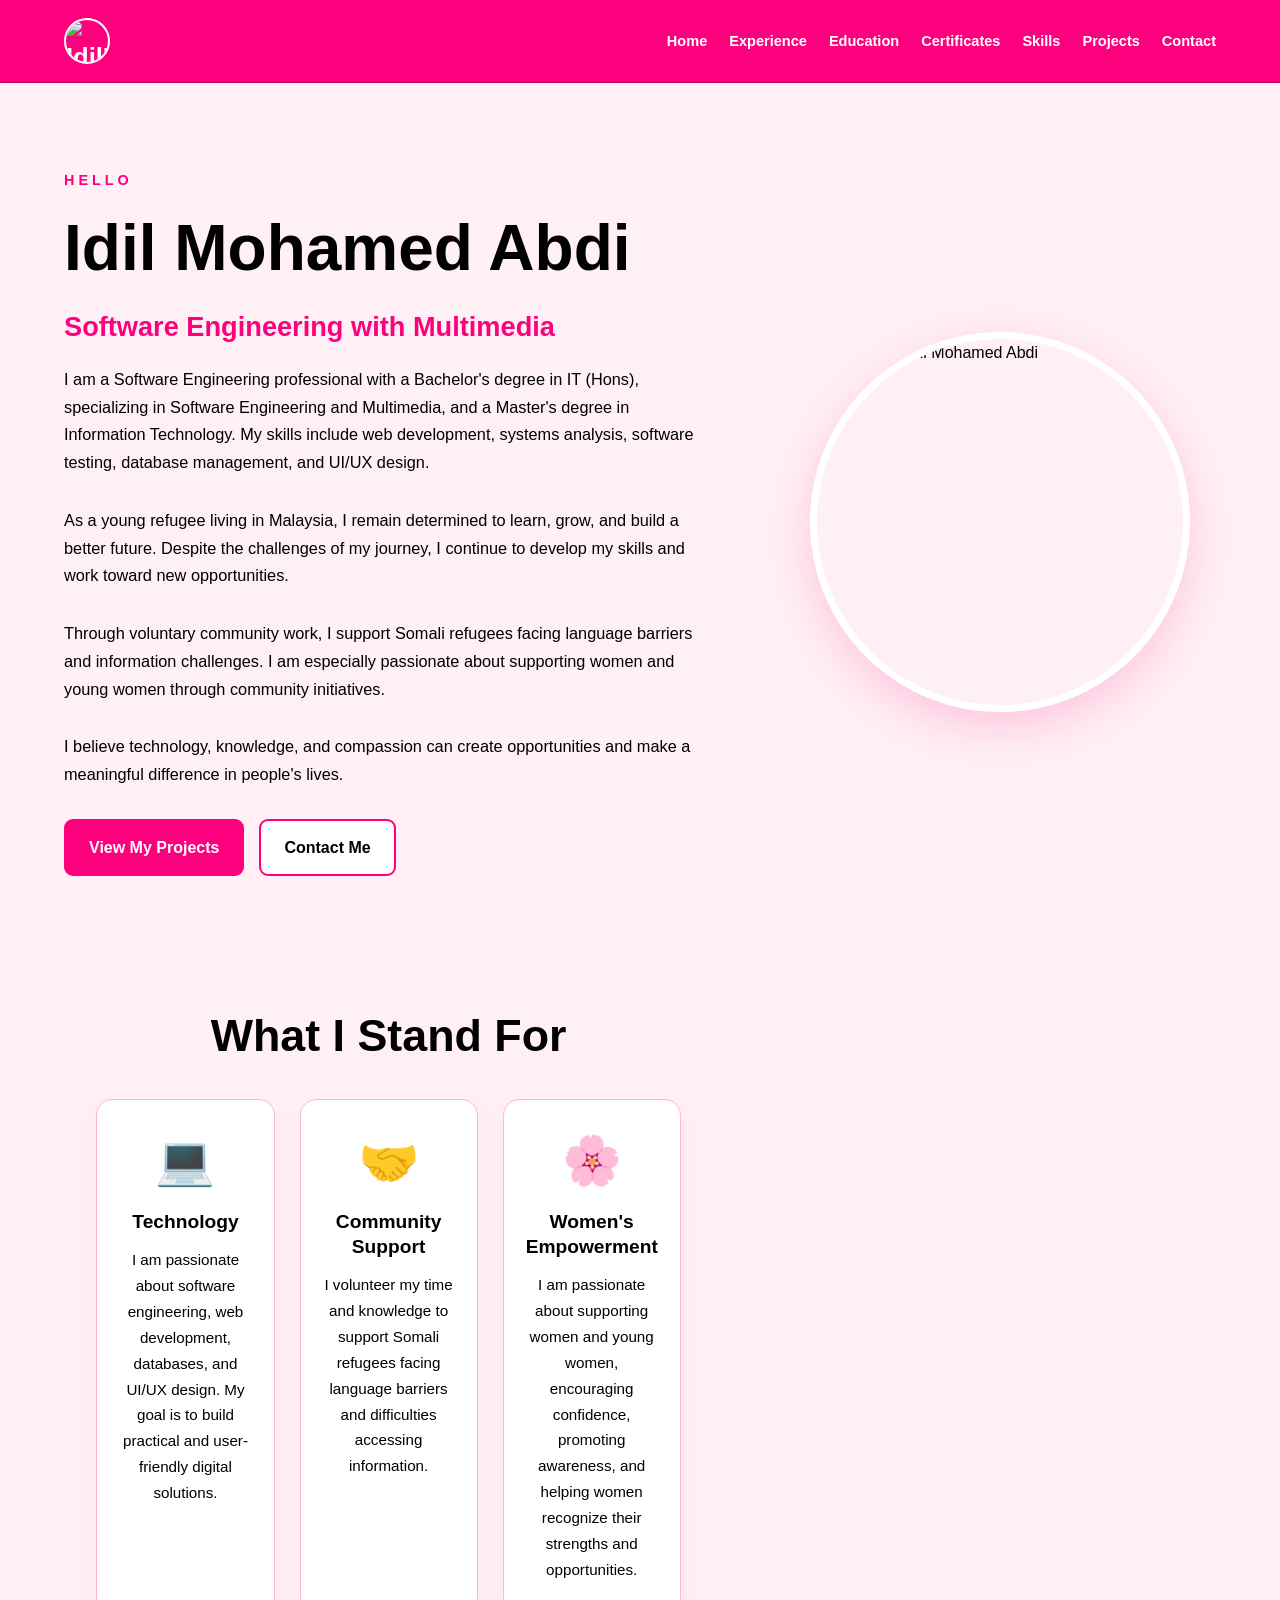
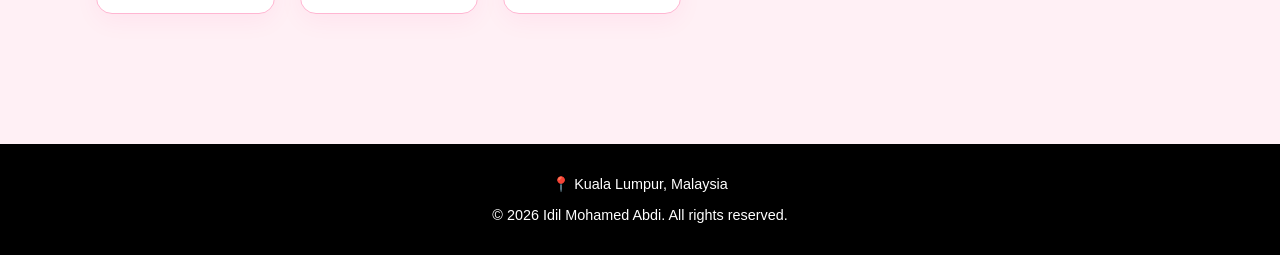
==== index.html @ 837cf45e "Add files via upload" ====
<!DOCTYPE html>
<html lang="en">

<head>
    <meta charset="UTF-8">
    <meta name="viewport" content="width=device-width, initial-scale=1.0">

    <meta name="description"
          content="Idil Mohamed Abdi's software engineering portfolio, professional experience, technical skills, and community work.">

    <title>Idil Mohamed Abdi | Software Engineering Portfolio</title>

    <!-- EXTERNAL CSS -->
    <link rel="stylesheet" href="style.css">
	

    <!-- EXTERNAL JAVASCRIPT -->
    <script src="script.js" defer></script>
</head>

<body>

    <!-- HEADER AND NAVIGATION -->
    <header class="site-header">

        <nav class="navbar">

            <!-- LOGO AND BRAND -->
            <a href="#home" class="brand" data-page="home">

                <img src="image/logo.png"
                     alt="Idil's logo"
                     class="site-logo">

                <span><span class="brand-dot"></span></span>

            </a>


            <!-- MOBILE MENU BUTTON -->
            <button class="menu-toggle"
                    type="button"
                    aria-label="Open navigation menu"
                    aria-expanded="false">

                Menu

            </button>


            <!-- NAVIGATION LINKS -->
            <ul class="nav-links">

                <li>
                    <a href="#home" data-page="home">Home</a>
                </li>

                <li>
                    <a href="#experience" data-page="experience">Experience</a>
                </li>

                <li>
                    <a href="#education" data-page="education">Education</a>
                </li>

                <li>
                    <a href="#certificates" data-page="certificates">Certificates</a>
                </li>

                <li>
                    <a href="#skills" data-page="skills">Skills</a>
                </li>

                <li>
                    <a href="#projects" data-page="projects">Projects</a>
                </li>

                <li>
                    <a href="#contact" data-page="contact">Contact</a>
                </li>

            </ul>

        </nav>

    </header>


    <!-- MAIN CONTENT -->
    <main>


        <!-- ================================== -->
        <!-- HOME PAGE -->
        <!-- ================================== -->

        <section id="home" class="page hero active">


            <!-- INTRODUCTION -->
            <div class="hero-content">

                <p class="intro">HELLO</p>

                <h1>Idil Mohamed Abdi</h1>

                <h2>Software Engineering with Multimedia</h2>

                <p class="hero-description">
                    I am a Software Engineering professional with a
                    Bachelor's degree in IT (Hons), specializing in
                    Software Engineering and Multimedia, and a
                    Master's degree in Information Technology.
                    My skills include web development, systems
                    analysis, software testing, database management,
                    and UI/UX design.
                </p>

                <p class="hero-description">
                    As a young refugee living in Malaysia, I remain
                    determined to learn, grow, and build a better
                    future. Despite the challenges of my journey,
                    I continue to develop my skills and work toward
                    new opportunities.
                </p>

                <p class="hero-description">
                    Through voluntary community work, I support
                    Somali refugees facing language barriers and
                    information challenges. I am especially
                    passionate about supporting women and young
                    women through community initiatives.
                </p>

                <p class="hero-description">
                    I believe technology, knowledge, and compassion
                    can create opportunities and make a meaningful
                    difference in people's lives.
                </p>


                <!-- HOME BUTTONS -->
                <div class="hero-buttons">

                    <a href="#projects"
                       class="btn primary-btn"
                       data-page="projects">

                        View My Projects

                    </a>

                    <a href="#contact"
                       class="btn secondary-btn"
                       data-page="contact">

                        Contact Me

                    </a>

                </div>

            </div>


            <!-- PROFILE PHOTO -->
            <div class="hero-image">

                <img src="image/my-photo.jpg"
                     alt="Portrait of Idil Mohamed Abdi">

            </div>


            <!-- MY MISSION SECTION -->
            <section class="mission" id="mission">

                <h2>What I Stand For</h2>

                <div class="mission-container">


                    <!-- TECHNOLOGY -->
                    <article class="mission-card">

                        <h1>💻</h1>

                        <h3>Technology</h3>

                        <p>
                            I am passionate about software engineering,
                            web development, databases, and UI/UX design.
                            My goal is to build practical and
                            user-friendly digital solutions.
                        </p>

                    </article>


                    <!-- COMMUNITY SUPPORT -->
                    <article class="mission-card">

                        <h1>🤝</h1>

                        <h3>Community Support</h3>

                        <p>
                            I volunteer my time and knowledge to
                            support Somali refugees facing language
                            barriers and difficulties accessing
                            information.
                        </p>

                    </article>


                    <!-- WOMEN'S EMPOWERMENT -->
                    <article class="mission-card">

                        <h1>🌸</h1>

                        <h3>Women's Empowerment</h3>

                        <p>
                            I am passionate about supporting women
                            and young women, encouraging confidence,
                            promoting awareness, and helping women
                            recognize their strengths and opportunities.
                        </p>

                    </article>


                </div>

            </section>

        </section>


        <!-- ================================== -->
        <!-- PROFESSIONAL EXPERIENCE -->
        <!-- ================================== -->

        <section id="experience" class="page content-section">

            <h1>Professional Experience</h1>


            <!-- EXPERIENCE 1 -->
            <article class="experience-item">

                <h2>Industrial Intern</h2>

                <p class="item-meta">
                    Job At Once Sdn Bhd, Malaysia |
                    Mar 2018 – Aug 2018
                </p>

                <ul>
                    <li>
                        Worked on audit trails for eGovernment systems
                        to support compliance and traceability.
                    </li>

                    <li>
                        Used XPlanner for agile project tracking
                        and sprint management.
                    </li>
                </ul>

            </article>


            <!-- EXPERIENCE 2 -->
            <article class="experience-item">

                <h2>Customer Service Assistant</h2>

                <p class="item-meta">
                    EduGlobe (Malaysia) Sdn. Bhd. |
                    Aug 2024 – Feb 2025
                </p>

                <ul>
                    <li>
                        Handled customer inquiries and provided
                        front-line assistance.
                    </li>

                    <li>
                        Updated CRM records to track customer
                        interactions and service progress.
                    </li>
                </ul>

            </article>


            <!-- EXPERIENCE 3 -->
            <article class="experience-item">

                <h2>Part-Time Facilitator and Interpreter</h2>

                <p class="item-meta">
                    Tenaganita Sdn Bhd, Malaysia |
                    Apr–Aug 2023; May–Aug 2025; Jun–Aug 2026
                </p>

                <ul>
                    <li>
                        Facilitated sessions on gender-based violence,
                        gender equality, and well-being.
                    </li>

                    <li>
                        Provided interpretation and co-facilitation
                        during multilingual community workshops.
                    </li>
                </ul>

            </article>


            <!-- EXPERIENCE 4 -->
            <article class="experience-item">

                <h2>Email Engineer Intern</h2>

                <p class="item-meta">
                    Novartis Information Technology Sdn Bhd |
                    Jun 2023 – Aug 2025
                </p>

                <ul>
                    <li>
                        Maintained employee document records and
                        recruitment tracking information.
                    </li>

                    <li>
                        Coordinated onboarding documentation between
                        HR and incoming candidates.
                    </li>
                </ul>

            </article>


            <!-- EXPERIENCE 5 -->
            <article class="experience-item">

                <h2>Part-Time Translator (Amharic–English)</h2>

                <p class="item-meta">
                    UNHCR | 2020 – 2021
                </p>

                <ul>
                    <li>
                        Provided Amharic–English interpretation
                        and communication support.
                    </li>
                </ul>

            </article>


            <!-- EXPERIENCE 6 -->
            <article class="experience-item">

                <h2>Volunteer Community Interpreter and Workshop Facilitator</h2>

                <p class="item-meta">
                    Refugee Women's Community Support, Malaysia |
                    2024 – Present
                </p>

                <ul>
                    <li>
                        Provided Somali–English interpretation and
                        communication support for refugee women.
                    </li>

                    <li>
                        Supported workshops on gender-based violence,
                        gender equality, and women's well-being.
                    </li>
                </ul>

            </article>

        </section>


        <!-- ================================== -->
        <!-- EDUCATION -->
        <!-- ================================== -->

        <section id="education" class="page content-section">

            <h1>Education</h1>


            <!-- MASTER'S DEGREE -->
            <article class="education-item">

                <h2>Master of Information Technology</h2>

                <p>Software Engineering</p>

                <p>
                    Limkokwing University of Creative Technology
                </p>

            </article>


            <!-- BACHELOR'S DEGREE -->
            <article class="education-item">

                <h2>Bachelor of IT (Hons)</h2>

                <p>Software Engineering and Multimedia</p>

                <p>
                    Limkokwing University of Creative Technology
                </p>

            </article>


            <!-- NURSING DIPLOMA -->
            <article class="education-item">

                <h2>Diploma in General Clinical Nursing</h2>

                <p>ATR Medical College</p>

            </article>

        </section>


        <!-- ================================== -->
        <!-- CERTIFICATES -->
        <!-- ================================== -->

        <section id="certificates" class="page content-section">

            <h1>Certificates</h1>

            <div class="certificate-grid">


                <!-- GBV CERTIFICATE -->
                <article class="certificate-card">

                    <h2>Gender-Based Violence (GBV)</h2>

                    <p>
                        Certificate related to gender-based violence
                        awareness and community workshop facilitation.
                    </p>

                </article>


                <!-- ACADEMIC QUALIFICATIONS -->
                <article class="certificate-card">

                    <h2>Academic Qualifications</h2>

                    <p>
                        Bachelor of IT (Hons) —
                        Software Engineering and Multimedia
                    </p>

                    <p>
                        Master of IT —
                        Software Engineering
                    </p>

                    <p>
                        Diploma in General Clinical Nursing
                    </p>

                </article>


            </div>

            <p class="note">
                Replace these entries with the exact certificate
                titles and issuing organizations shown on your
                certificates.
            </p>

        </section>


        <!-- ================================== -->
        <!-- SKILLS -->
        <!-- ================================== -->

        <section id="skills" class="page content-section">


            <!-- SKILLS HEADING -->
            <div class="section-heading">

                <p class="section-tag">WHAT I CAN DO</p>

                <h1>My Skills</h1>

                <p>
                    Technical, research, and digital skills.
                </p>

            </div>


            <div class="skills-grid">


                <!-- SOFTWARE DEVELOPMENT -->
                <article class="skill-card">

                    <h2>💻 Software Development</h2>

                    <div class="skill-list">

                        <span>🌐 HTML</span>
                        <span>🎨 CSS</span>
                        <span>☕ Java</span>
                        <span>🐍 Python</span>
                        <span>⚙️ C++</span>
                        <span>🌍 Web Development</span>
                        <span>🖌️ Web Design</span>
                        <span>📱 Web Application Design</span>
                        <span>🏗️ Software Architecture and System Design</span>
                        <span>🧪 Software Verification and Validation</span>
                        <span>🧠 Intelligent Systems</span>
                        <span>🤖 Software Agents</span>

                    </div>

                </article>


                <!-- RESEARCH AND ANALYSIS -->
                <article class="skill-card">

                    <h2>🔍 Research and Analysis</h2>

                    <div class="skill-list">

                        <span>📚 Technical Research</span>
                        <span>🌐 Online Research</span>
                        <span>📊 Data Analysis</span>
                        <span>🧩 Problem-Solving</span>
                        <span>🗂️ Information Management</span>

                    </div>

                </article>


                <!-- OFFICE AND DIGITAL TOOLS -->
                <article class="skill-card">

                    <h2>🛠️ Office and Digital Tools</h2>

                    <div class="skill-list">

                        <span>📝 Microsoft Word</span>
                        <span>📊 Microsoft Excel</span>
                        <span>📄 PDF Tools</span>
                        <span>🗃️ CRM and Data Entry</span>
                        <span>📱 Android Studio</span>
                        <span>🎨 Figma</span>
                        <span>🖌️ Canva</span>
                        <span>🖼️ Adobe Photoshop</span>

                    </div>

                </article>


                <!-- LANGUAGES -->
                <article class="skill-card">

                    <h2>🌍 Languages</h2>

                    <div class="skill-list">

                        <span>🇸🇴 Somali</span>
                        <span>🇬🇧 English</span>
                        <span>🇪🇹 Amharic</span>
                        <span>🇸🇦 Arabic</span>

                    </div>

                </article>


            </div>

        </section>


        <!-- ================================== -->
        <!-- PROJECTS -->
        <!-- ================================== -->

<!-- PROJECTS SECTION -->
<section id="projects" class="page projects-section">

    <h1>Projects & Research</h1>

    <p>
        My academic projects, software development work, research,
        and community initiatives.
    </p>

    <!-- SOFTWARE DEVELOPMENT PROJECTS -->
    <div class="projects-grid">

        <article class="project-card">
            <h2>Design and Implementation of an E-Commerce Site</h2>
            <p>
                An academic software development project focused on
                designing and implementing an e-commerce website.
            </p>
            <p class="item-meta">Year: 2018</p>
        </article>

        <article class="project-card">
            <h2>QuickBook Library System Using TCL</h2>
            <p>
                An academic project involving the development of a
                library management system using TCL.
            </p>
        </article>

        <article class="project-card">
            <h2>Digital Certificates Authentication System</h2>
            <p>
                A project exploring digital certificate authentication
                to support the verification of digital credentials.
            </p>
        </article>

        <article class="project-card">
            <h2>Blockchain-Based Framework for Digital Certification</h2>
            <p>
                A project exploring how blockchain technology can
                support digital certification and credential verification.
            </p>
        </article>

        <article class="project-card">
            <h2>Software Engineering Portfolio</h2>
            <p>
                A personal portfolio website presenting my education,
                technical skills, projects, research, and experience.
            </p>
            <p class="item-meta">Status: In development</p>
        </article>

    </div>

    <!-- RESEARCH -->
    <div class="project-category">

        <h2>Research</h2>

        <div class="projects-grid">

            <article class="project-card">
                <h3>Internet Advertisements and Buying Habits in Malaysia</h3>
                <p>
                    Research on the role of internet advertisements
                    in influencing consumer buying habits in Malaysia.
                </p>
            </article>

            <article class="project-card">
                <h3>Data Analysis and Information Management</h3>
                <p>
                    Skills and experience related to data analysis,
                    information organization, data entry, and digital
                    record management.
                </p>
            </article>

        </div>

    </div>

    <!-- COMMUNITY WORKSHOPS -->
    <div class="project-category">

        <h2>Community Work & Workshops</h2>

        <div class="projects-grid">

            <article class="project-card">
                <h3>Gender-Based Violence (GBV) Workshops</h3>
                <p>
                    Voluntary community work supporting workshops
                    on gender-based violence, gender equality,
                    women's well-being, and awareness.
                </p>
                <p class="item-meta">
                    Role: Workshop Facilitator and Interpreter
                </p>
            </article>

            <article class="project-card">
                <h3>Community Interpretation and Support</h3>
                <p>
                    Somali–English interpretation and communication
                    support for refugee women and community initiatives.
                </p>
            </article>

        </div>

    </div>

    <!-- CRM AND DATA -->
    <div class="project-category">

        <h2>CRM & Data Management</h2>

        <div class="projects-grid">

            <article class="project-card">
                <h3>CRM Data Entry and Record Management</h3>
                <p>
                    CRM Data Entry & Information Management: Entered new customer data, updated existing records, and maintained 
					accurate information in the CRM system.
                </p>
            </article>

        </div>

    </div>

</section>




        <!-- ================================== -->
        <!-- CONTACT -->
        <!-- ================================== -->

        <section id="contact" class="page content-section">

            <h1>Contact Me</h1>


            <div class="contact-details">


                <!-- EMAIL -->
                <p>
                    📧

                    <a href="mailto:YOUR-EMAIL@example.com">
                        idilabdi143@gmail.com
                    </a>
                </p>


                <!-- PHONE -->
                <p>
                    📞

                    <a href="tel:601111251826">
                        601111251826
                    </a>
                </p>


                <!-- LINKEDIN -->
                <p>
                    🔗

                    <a href="https://www.linkedin.com/in/idil-mohamed-abdi-4b4163a1/"
   target="_blank"
   rel="noopener noreferrer">

    View my LinkedIn profile

</a>
                </p>


                <!-- LOCATION -->
                <p>
                    📍 Location: Kuala Lumpur, Malaysia
                </p>


            </div>

        </section>


    </main>


    <!-- ================================== -->
    <!-- FOOTER -->
    <!-- ================================== -->

    <footer class="site-footer">

        <p>📍 Kuala Lumpur, Malaysia</p>

        <p>
            &copy; 2026 Idil Mohamed Abdi.
            All rights reserved.
        </p>

    </footer>


</body>

</html>
---- style.css ----
/* GENERAL */
* {
    margin: 0;
    padding: 0;
    box-sizing: border-box;
}

html {
    scroll-behavior: smooth;
}

body {
    font-family: Arial, Helvetica, sans-serif;
    background: #FFF0F5;
    color: #000000;
    line-height: 1.7;
}

a {
    color: inherit;
    text-decoration: none;
}

img {
    max-width: 100%;
    display: block;
}

h1, h2, h3 {
    line-height: 1.3;
}

p {
    margin-bottom: 15px;
}

ul {
    padding-left: 22px;
}


/* HEADER */
.site-header {
    background: #FD007E;
    border-bottom: 1px solid #C90063;
    position: sticky;
    top: 0;
    z-index: 1000;
}

.navbar {
    width: 90%;
    max-width: 1200px;
    min-height: 82px;
    margin: auto;
    display: flex;
    align-items: center;
    justify-content: space-between;
    gap: 25px;
}

.brand {
    display: flex;
    align-items: center;
    gap: 10px;
    font-size: 1.6rem;
    font-weight: 800;
    color: #FFFFFF;
    flex-shrink: 0;
}


/* LOGO IMAGE */
.site-logo {
    width: 46px;
    height: 46px;
    object-fit: cover;
    object-position: center;
    border-radius: 50%;
    border: 2px solid #FFFFFF;
    flex-shrink: 0;
}

.brand-dot {
    color: #000000;
}


/* NAVIGATION LINKS */
.nav-links {
    list-style: none;
    display: flex;
    align-items: center;
    gap: 22px;
    padding: 0;
    margin: 0;
}

.nav-links a {
    font-size: 0.91rem;
    font-weight: 600;
    color: #FFFFFF;
    transition: color 0.3s;
}

.nav-links a:hover,
.nav-links a.current {
    color: #000000;
}

.menu-toggle {
    display: none;
    padding: 9px 15px;
    border: 1px solid #000000;
    border-radius: 8px;
    background: #FFFFFF;
    color: #000000;
    cursor: pointer;
    font-size: 0.95rem;
}


/* PAGE NAVIGATION */
.page {
    display: none;
}

.page.active {
    display: block;
}

.page.active.hero {
    display: grid;
}


/* HOME PAGE */
.hero {
    width: 90%;
    max-width: 1200px;
    margin: auto;
    padding: 85px 0 60px;
    grid-template-columns: 1.2fr 0.8fr;
    align-items: center;
    column-gap: 70px;
    row-gap: 60px;
}

.hero-content {
    max-width: 680px;
}

.intro {
    color: #FD007E;
    font-size: 0.9rem;
    font-weight: 800;
    letter-spacing: 4px;
    margin-bottom: 15px;
}

.hero-content h1 {
    font-size: clamp(2.4rem, 5vw, 4rem);
    color: #000000;
    margin-bottom: 18px;
}

.hero-content h2 {
    font-size: clamp(1.2rem, 2.5vw, 1.7rem);
    color: #FD007E;
    margin-bottom: 22px;
}

.hero-description {
    color: #000000;
    font-size: 1.02rem;
    max-width: 650px;
    margin-bottom: 30px;
}


/* PERSONAL PICTURE */
.hero-image {
    display: flex;
    align-items: center;
    justify-content: center;
}

.hero-image img {
    width: 100%;
    max-width: 380px;
    aspect-ratio: 1 / 1;
    object-fit: cover;
    object-position: center;
    border-radius: 50%;
    border: 7px solid #FFFFFF;
    box-shadow: 0 15px 45px rgba(253, 0, 126, 0.18);
}


/* BUTTONS */
.hero-buttons {
    display: flex;
    flex-wrap: wrap;
    gap: 15px;
}

.btn {
    display: inline-block;
    padding: 13px 23px;
    border-radius: 9px;
    font-weight: 700;
    text-align: center;
    transition: all 0.3s;
}

.primary-btn {
    background: #FD007E;
    color: #FFFFFF;
    border: 2px solid #FD007E;
}

.primary-btn:hover {
    background: #C90063;
    border-color: #C90063;
    transform: translateY(-2px);
}

.secondary-btn {
    background: #FFFFFF;
    color: #000000;
    border: 2px solid #FD007E;
}

.secondary-btn:hover {
    background: #FFE0ED;
    transform: translateY(-2px);
}


/* ABOUT ME */
.about-me {
    grid-column: 1 / -1;
    background: #FFFFFF;
    padding: 35px;
    border-radius: 18px;
    border: 1px solid #FFB6D2;
    box-shadow: 0 8px 30px rgba(253, 0, 126, 0.05);
}

.about-me h2 {
    font-size: 1.8rem;
    color: #000000;
    margin-bottom: 15px;
}

.about-me p {
    color: #000000;
    margin-bottom: 0;
}


/* CONTENT SECTIONS */
.content-section {
    width: 90%;
    max-width: 1100px;
    min-height: 65vh;
    margin: auto;
    padding: 70px 0 90px;
}

.content-section > h1,
.section-heading h1 {
    color: #000000;
    font-size: clamp(2rem, 4vw, 2.8rem);
    margin-bottom: 30px;
}

.section-heading {
    text-align: center;
    margin-bottom: 40px;
}

.section-heading > p:last-child {
    color: #000000;
}

.section-tag {
    color: #FD007E;
    font-weight: 800;
    letter-spacing: 3px;
    font-size: 0.85rem;
    margin-bottom: 10px;
}


/* PROFESSIONAL EXPERIENCE */
.experience-item {
    background: #FFFFFF;
    padding: 28px;
    margin-bottom: 22px;
    border-radius: 14px;
    border: 1px solid #FFB6D2;
    border-left: 5px solid #FD007E;
    box-shadow: 0 6px 22px rgba(253, 0, 126, 0.05);
}

.experience-item h2 {
    color: #000000;
    font-size: 1.35rem;
    margin-bottom: 8px;
}

.item-meta {
    color: #FD007E;
    font-size: 0.92rem;
    font-weight: 600;
}

.experience-item ul {
    color: #000000;
    margin-top: 15px;
}

.experience-item li {
    margin-bottom: 8px;
}


/* EDUCATION */
.education-item {
    background: #FFFFFF;
    padding: 28px;
    margin-bottom: 20px;
    border-radius: 14px;
    border: 1px solid #FFB6D2;
    border-left: 5px solid #FD007E;
    box-shadow: 0 6px 22px rgba(253, 0, 126, 0.05);
}

.education-item h2 {
    color: #000000;
    font-size: 1.3rem;
    margin-bottom: 10px;
}

.education-item p {
    color: #000000;
    margin-bottom: 6px;
}


/* CERTIFICATES */
.certificate-grid {
    display: grid;
    grid-template-columns: repeat(2, minmax(0, 1fr));
    gap: 25px;
}

.certificate-card {
    background: #FFFFFF;
    padding: 28px;
    border-radius: 14px;
    border: 1px solid #FFB6D2;
    border-left: 5px solid #FD007E;
    box-shadow: 0 6px 22px rgba(253, 0, 126, 0.05);
}

.certificate-card h2 {
    color: #000000;
    font-size: 1.3rem;
    margin-bottom: 15px;
}

.certificate-card p {
    color: #000000;
}

.note {
    margin-top: 25px;
    color: #000000;
    font-size: 0.9rem;
}


/* SKILLS */
.skills-grid {
    display: grid;
    grid-template-columns: repeat(2, minmax(0, 1fr));
    gap: 25px;
}

.skill-card {
    background: #FFFFFF;
    padding: 28px;
    border-radius: 16px;
    border: 1px solid #FFB6D2;
    box-shadow: 0 8px 25px rgba(253, 0, 126, 0.05);
}

.skill-card h2 {
    color: #000000;
    font-size: 1.25rem;
    margin-bottom: 22px;
}

.skill-list {
    display: flex;
    flex-wrap: wrap;
    gap: 10px;
}

.skill-list span {
    display: inline-block;
    padding: 9px 13px;
    background: #FFE0ED;
    color: #000000;
    border: 1px solid #FFB6D2;
    border-radius: 20px;
    font-size: 0.9rem;
    line-height: 1.5;
    transition: background-color 0.3s, transform 0.3s;
}

.skill-list span:hover {
    background: #FFC6DD;
    transform: translateY(-2px);
}


/* MY MISSION: THREE CARDS SIDE BY SIDE */
.mission {
    width: 90%;
    max-width: 1100px;
    margin: 0 auto;
    padding: 70px 0;
}

.mission > h2 {
    color: #000000;
    font-size: clamp(2rem, 4vw, 2.8rem);
    text-align: center;
    margin-bottom: 35px;
}

.mission-container {
    display: grid;
    grid-template-columns: repeat(3, minmax(0, 1fr));
    gap: 25px;
    align-items: stretch;
}

.mission-card {
    min-width: 0;
    background: #FFFFFF;
    padding: 30px 22px;
    border-radius: 16px;
    border: 1px solid #FFB6D2;
    box-shadow: 0 8px 25px rgba(253, 0, 126, 0.05);
    text-align: center;
    transition: transform 0.3s, box-shadow 0.3s;
}

.mission-card:hover {
    transform: translateY(-5px);
    box-shadow: 0 14px 30px rgba(253, 0, 126, 0.12);
}

.mission-card h1 {
    font-size: 3rem;
    margin-bottom: 18px;
}

.mission-card h3 {
    color: #000000;
    font-size: 1.2rem;
    margin-bottom: 12px;
}

.mission-card p {
    color: #000000;
    font-size: 0.95rem;
    margin-bottom: 0;
}


/* PROJECTS */
.projects-grid {
    display: grid;
    grid-template-columns: repeat(2, minmax(0, 1fr));
    gap: 25px;
    margin-top: 30px;
}

.project-card {
    background: #FFFFFF;
    padding: 28px;
    border-radius: 14px;
    border: 1px solid #FFB6D2;
    border-left: 5px solid #FD007E;
    box-shadow: 0 6px 22px rgba(253, 0, 126, 0.05);
}

.project-card h2 {
    color: #000000;
    font-size: 1.3rem;
    margin-bottom: 15px;
}

.project-card p {
    color: #000000;
}


/* CONTACT */
.contact-details {
    background: #FFFFFF;
    padding: 30px;
    border-radius: 14px;
    border: 1px solid #FFB6D2;
    box-shadow: 0 6px 22px rgba(253, 0, 126, 0.05);
}

.contact-details p {
    margin-bottom: 20px;
    overflow-wrap: anywhere;
    color: #000000;
}

.contact-details p:last-child {
    margin-bottom: 0;
}

.contact-details a {
    color: #FD007E;
    font-weight: 600;
}

.contact-details a:hover {
    color: #C90063;
    text-decoration: underline;
}


/* FOOTER */
.site-footer {
    background: #000000;
    color: #FFFFFF;
    text-align: center;
    padding: 28px 15px;
}

.site-footer p {
    margin-bottom: 7px;
    font-size: 0.9rem;
}

.site-footer p:last-child {
    margin-bottom: 0;
}


/* TABLET */
@media (max-width: 950px) {
    .navbar {
        width: 92%;
        flex-wrap: wrap;
        padding: 15px 0;
    }

    .nav-links {
        gap: 14px;
    }

    .nav-links a {
        font-size: 0.84rem;
    }

    .hero {
        width: 92%;
        column-gap: 35px;
    }

    .hero-image img {
        max-width: 320px;
    }

    .mission-container {
        gap: 18px;
    }

    .mission-card {
        padding: 25px 16px;
    }

    .mission-card h3 {
        font-size: 1.1rem;
    }
}


/* MOBILE */
@media (max-width: 700px) {
    .navbar {
        width: 90%;
        min-height: 72px;
        flex-wrap: wrap;
        gap: 12px;
    }

    .brand {
        font-size: 1.4rem;
    }

    .site-logo {
        width: 40px;
        height: 40px;
    }

    .menu-toggle {
        display: block;
    }

    .nav-links {
        display: none;
        width: 100%;
        flex-direction: column;
        align-items: stretch;
        gap: 0;
        padding: 10px 0;
    }

    .nav-links.open {
        display: flex;
    }

    .nav-links li {
        width: 100%;
    }

    .nav-links a {
        display: block;
        padding: 12px 5px;
        font-size: 0.95rem;
        border-bottom: 1px solid #FFC6DD;
    }

    .hero {
        width: 90%;
        padding: 50px 0;
        grid-template-columns: 1fr;
        gap: 35px;
    }

    .hero-content {
        order: 1;
    }

    .hero-image {
        order: 2;
    }

    .hero-image img {
        width: 75%;
        max-width: 300px;
    }

    .about-me {
        order: 3;
        padding: 25px;
    }

    .hero-content h1 {
        font-size: 2.5rem;
    }

    .hero-buttons {
        flex-direction: column;
        align-items: stretch;
    }

    .btn {
        width: 100%;
    }

    .content-section {
        width: 90%;
        padding: 50px 0 65px;
    }

    .certificate-grid,
    .skills-grid,
    .projects-grid {
        grid-template-columns: 1fr;
    }

    /* MISSION CARDS STACK ON SMALL SCREENS */
    .mission {
        width: 90%;
        padding: 50px 0;
    }

    .mission-container {
        grid-template-columns: 1fr;
        gap: 20px;
    }

    .mission-card {
        padding: 28px 22px;
    }

    .experience-item,
    .education-item,
    .certificate-card,
    .skill-card,
    .project-card {
        padding: 22px;
    }
}


/* SMALL MOBILE */
@media (max-width: 380px) {
    .hero-content h1 {
        font-size: 2rem;
    }

    .hero-content h2 {
        font-size: 1.15rem;
    }

    .intro {
        letter-spacing: 2px;
    }

    .skill-card h2 {
        font-size: 1.1rem;
    }

    .skill-list span {
        font-size: 0.82rem;
        padding: 7px 10px;
    }

    .mission-card h1 {
        font-size: 2.5rem;
    }

    .mission-card h3 {
        font-size: 1.05rem;
    }
}
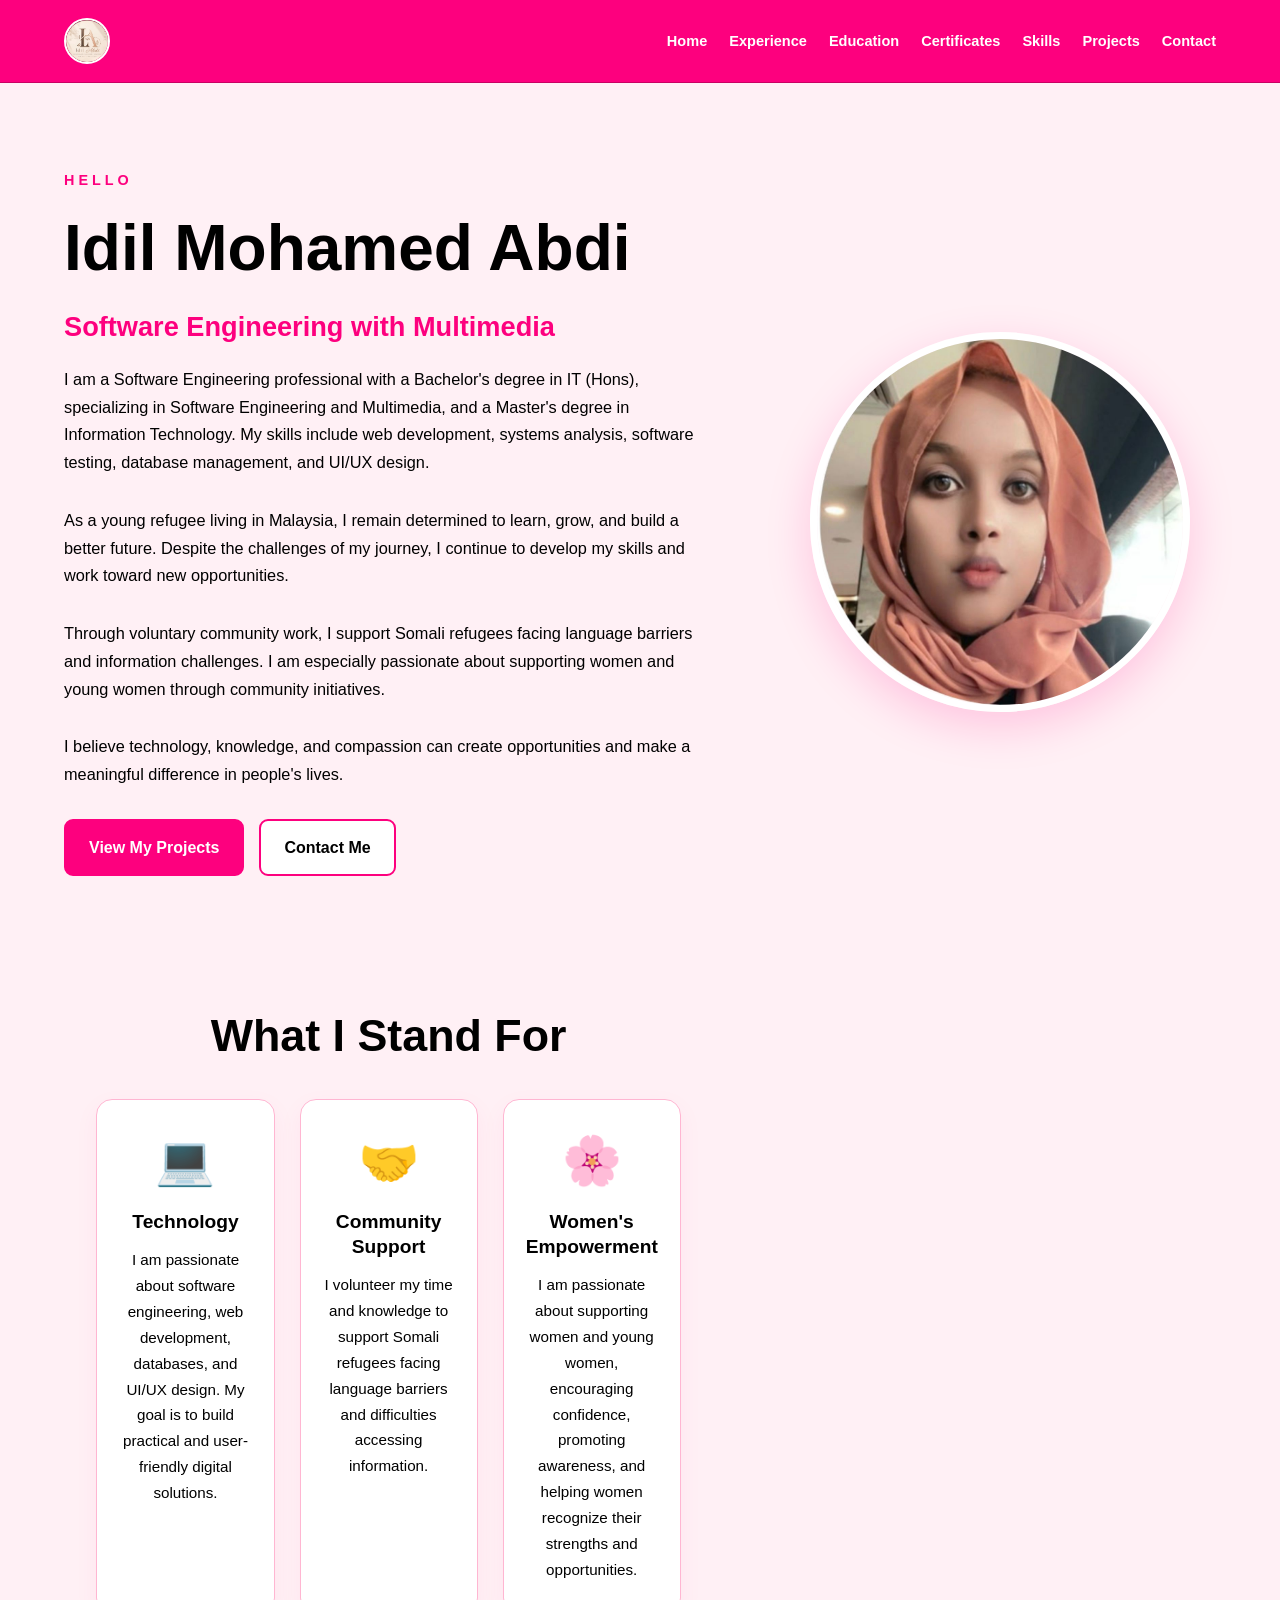
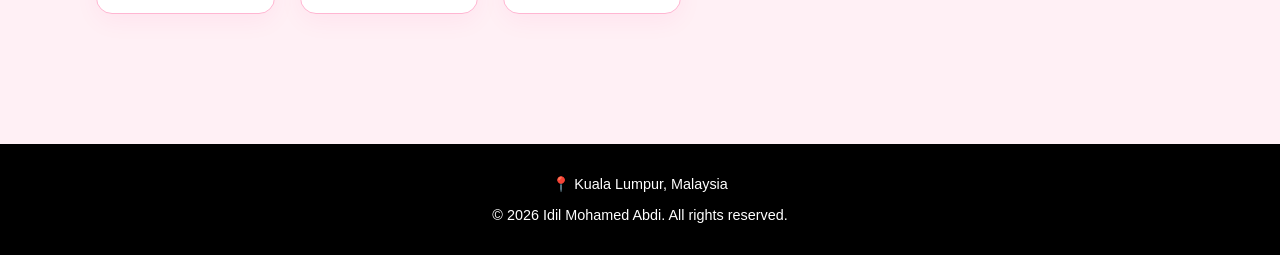
==== commit 9ba290ed: "Update print statement from 'Hello' to 'Goodbye'" ====
--- a/index.html
+++ b/index.html
@@ -28,7 +28,7 @@
             <!-- LOGO AND BRAND -->
             <a href="#home" class="brand" data-page="home">
 
-                <img src="image/logo.png"
+                <img src="logo.png"
                      alt="Idil's logo"
                      class="site-logo">
 
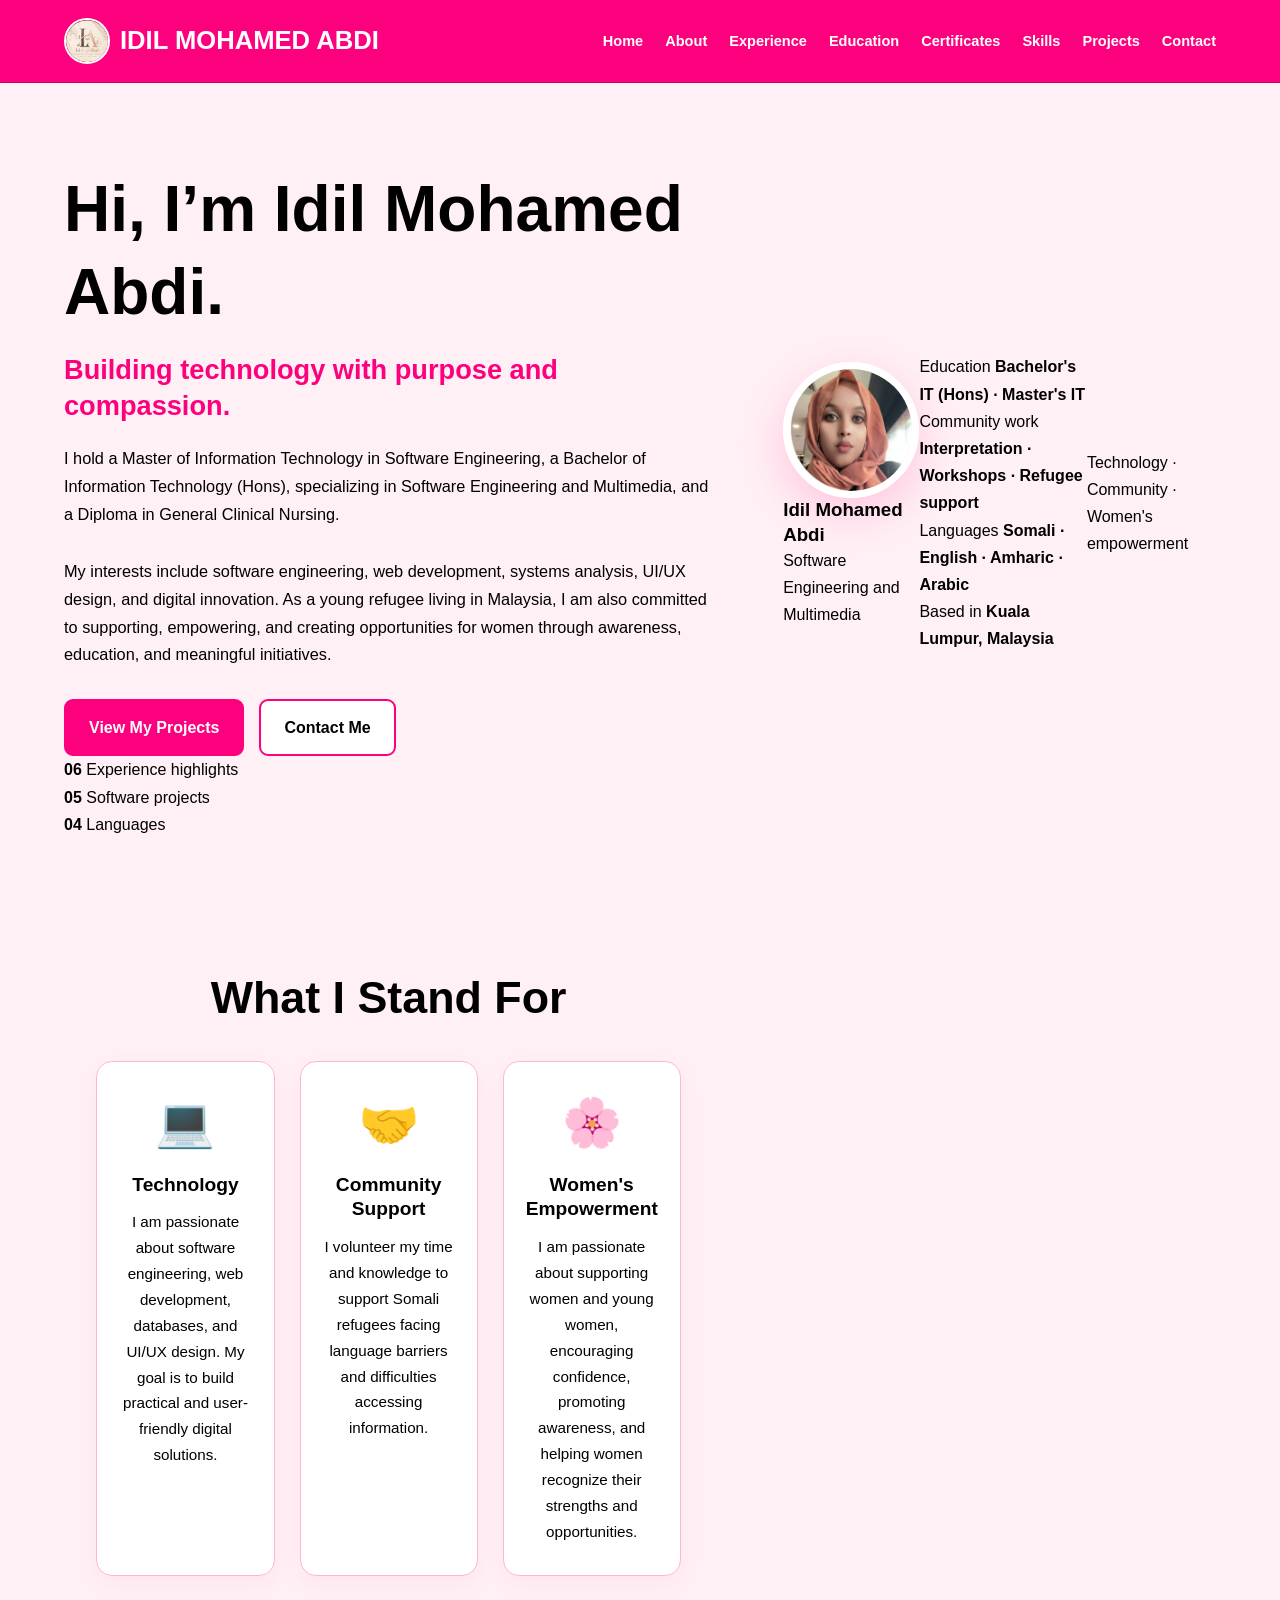
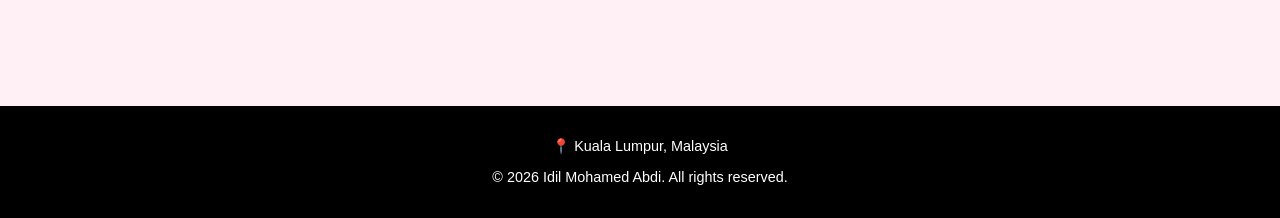
==== commit 1100b28c: "Update fmt.Println to print 'Goodbye World'" ====
--- a/index.html
+++ b/index.html
@@ -28,11 +28,11 @@
             <!-- LOGO AND BRAND -->
             <a href="#home" class="brand" data-page="home">
 
-                <img src="logo.png"
+                <img src="image/logo.png"
                      alt="Idil's logo"
                      class="site-logo">
 
-                <span><span class="brand-dot"></span></span>
+                <span class="brand-name">IDIL MOHAMED ABDI</span>
 
             </a>
 
@@ -43,7 +43,7 @@
                     aria-label="Open navigation menu"
                     aria-expanded="false">
 
-                Menu
+                Menu <span aria-hidden="true">☰</span>
 
             </button>
 
@@ -56,6 +56,10 @@
                 </li>
 
                 <li>
+                    <a href="#mission">About</a>
+                </li>
+
+                <li>
                     <a href="#experience" data-page="experience">Experience</a>
                 </li>
 
@@ -100,42 +104,23 @@
             <!-- INTRODUCTION -->
             <div class="hero-content">
 
-                <p class="intro">HELLO</p>
-
-                <h1>Idil Mohamed Abdi</h1>
-
-                <h2>Software Engineering with Multimedia</h2>
+                <h1>Hi, I’m <span class="hero-name">Idil Mohamed Abdi.</span></h1>
+
+                <h2>Building technology with purpose and compassion.</h2>
 
                 <p class="hero-description">
-                    I am a Software Engineering professional with a
-                    Bachelor's degree in IT (Hons), specializing in
-                    Software Engineering and Multimedia, and a
-                    Master's degree in Information Technology.
-                    My skills include web development, systems
-                    analysis, software testing, database management,
-                    and UI/UX design.
+                    I hold a Master of Information Technology in Software
+                    Engineering, a Bachelor of Information Technology (Hons),
+                    specializing in Software Engineering and Multimedia, and a
+                    Diploma in General Clinical Nursing.
                 </p>
 
                 <p class="hero-description">
-                    As a young refugee living in Malaysia, I remain
-                    determined to learn, grow, and build a better
-                    future. Despite the challenges of my journey,
-                    I continue to develop my skills and work toward
-                    new opportunities.
-                </p>
-
-                <p class="hero-description">
-                    Through voluntary community work, I support
-                    Somali refugees facing language barriers and
-                    information challenges. I am especially
-                    passionate about supporting women and young
-                    women through community initiatives.
-                </p>
-
-                <p class="hero-description">
-                    I believe technology, knowledge, and compassion
-                    can create opportunities and make a meaningful
-                    difference in people's lives.
+                    My interests include software engineering, web development,
+                    systems analysis, UI/UX design, and digital innovation. As a
+                    young refugee living in Malaysia, I am also committed to
+                    supporting, empowering, and creating opportunities for women
+                    through awareness, education, and meaningful initiatives.
                 </p>
 
 
@@ -160,15 +145,60 @@
 
                 </div>
 
+                <div class="hero-stats" aria-label="Portfolio highlights">
+                    <div class="hero-stat">
+                        <strong>06</strong>
+                        <span>Experience highlights</span>
+                    </div>
+                    <div class="hero-stat">
+                        <strong>05</strong>
+                        <span>Software projects</span>
+                    </div>
+                    <div class="hero-stat">
+                        <strong>04</strong>
+                        <span>Languages</span>
+                    </div>
+                </div>
+
             </div>
 
 
             <!-- PROFILE PHOTO -->
             <div class="hero-image">
 
-                <img src="image/my-photo.jpg"
-                     alt="Portrait of Idil Mohamed Abdi">
-
+                <div class="hero-profile-heading">
+                    <img src="image/my-photo.jpg"
+                         alt="Portrait of Idil Mohamed Abdi">
+
+                    <div class="hero-profile-title">
+                        <h3>Idil Mohamed Abdi</h3>
+                        <p class="profile-subtitle">Software Engineering and Multimedia</p>
+                    </div>
+                </div>
+
+                <div class="hero-profile-details" aria-label="Profile details">
+                    <div class="hero-profile-detail">
+                        <span>Education</span>
+                        <strong>Bachelor's IT (Hons) · Master's IT</strong>
+                    </div>
+                    <div class="hero-profile-detail">
+                        <span>Community work</span>
+                        <strong>Interpretation · Workshops · Refugee support</strong>
+                    </div>
+                    <div class="hero-profile-detail">
+                        <span>Languages</span>
+                        <strong>Somali · English · Amharic · Arabic</strong>
+                    </div>
+                    <div class="hero-profile-detail">
+                        <span>Based in</span>
+                        <strong>Kuala Lumpur, Malaysia</strong>
+                    </div>
+                </div>
+
+                <div class="hero-profile-footer">
+                    <span class="caption-dot" aria-hidden="true"></span>
+                    <span>Technology · Community · Women's empowerment</span>
+                </div>
             </div>
 
 
@@ -279,7 +309,7 @@
 
                 <p class="item-meta">
                     EduGlobe (Malaysia) Sdn. Bhd. |
-                    Aug 2024 – Feb 2025
+                    Aug 2025 – Feb 2026
                 </p>
 
                 <ul>
@@ -633,14 +663,21 @@
                 designing and implementing an e-commerce website.
             </p>
             <p class="item-meta">Year: 2018</p>
+            <a class="project-link" href="ecommerce.html">
+                Open the e-commerce demo <span aria-hidden="true">↗</span>
+            </a>
         </article>
 
         <article class="project-card">
             <h2>QuickBook Library System Using TCL</h2>
             <p>
-                An academic project involving the development of a
-                library management system using TCL.
+                A university library project for finding books and
+                managing three-day loans. Explore an interactive preview
+                of the book search, borrowing, and return flow.
             </p>
+            <a class="project-link" href="library.html">
+                Open the library demo <span aria-hidden="true">↗</span>
+            </a>
         </article>
 
         <article class="project-card">
@@ -649,14 +686,20 @@
                 A project exploring digital certificate authentication
                 to support the verification of digital credentials.
             </p>
+            <a class="project-link" href="certificates.html">
+                Open the certificate verification demo <span aria-hidden="true">↗</span>
+            </a>
         </article>
 
         <article class="project-card">
             <h2>Blockchain-Based Framework for Digital Certification</h2>
             <p>
-                A project exploring how blockchain technology can
-                support digital certification and credential verification.
+                A blockchain-based app concept for securely issuing,
+                storing, and verifying digital certificates.
             </p>
+            <a class="project-link" href="blockchain.html">
+                Open the blockchain demo <span aria-hidden="true">↗</span>
+            </a>
         </article>
 
         <article class="project-card">
@@ -761,6 +804,10 @@
 
             <h1>Contact Me</h1>
 
+            <div class="contact-callout">
+                <h2>Turning Ideas into Impact.</h2>
+                <a class="btn primary-btn" href="mailto:idilabdi143@gmail.com">Contact Me</a>
+            </div>
 
             <div class="contact-details">
 
